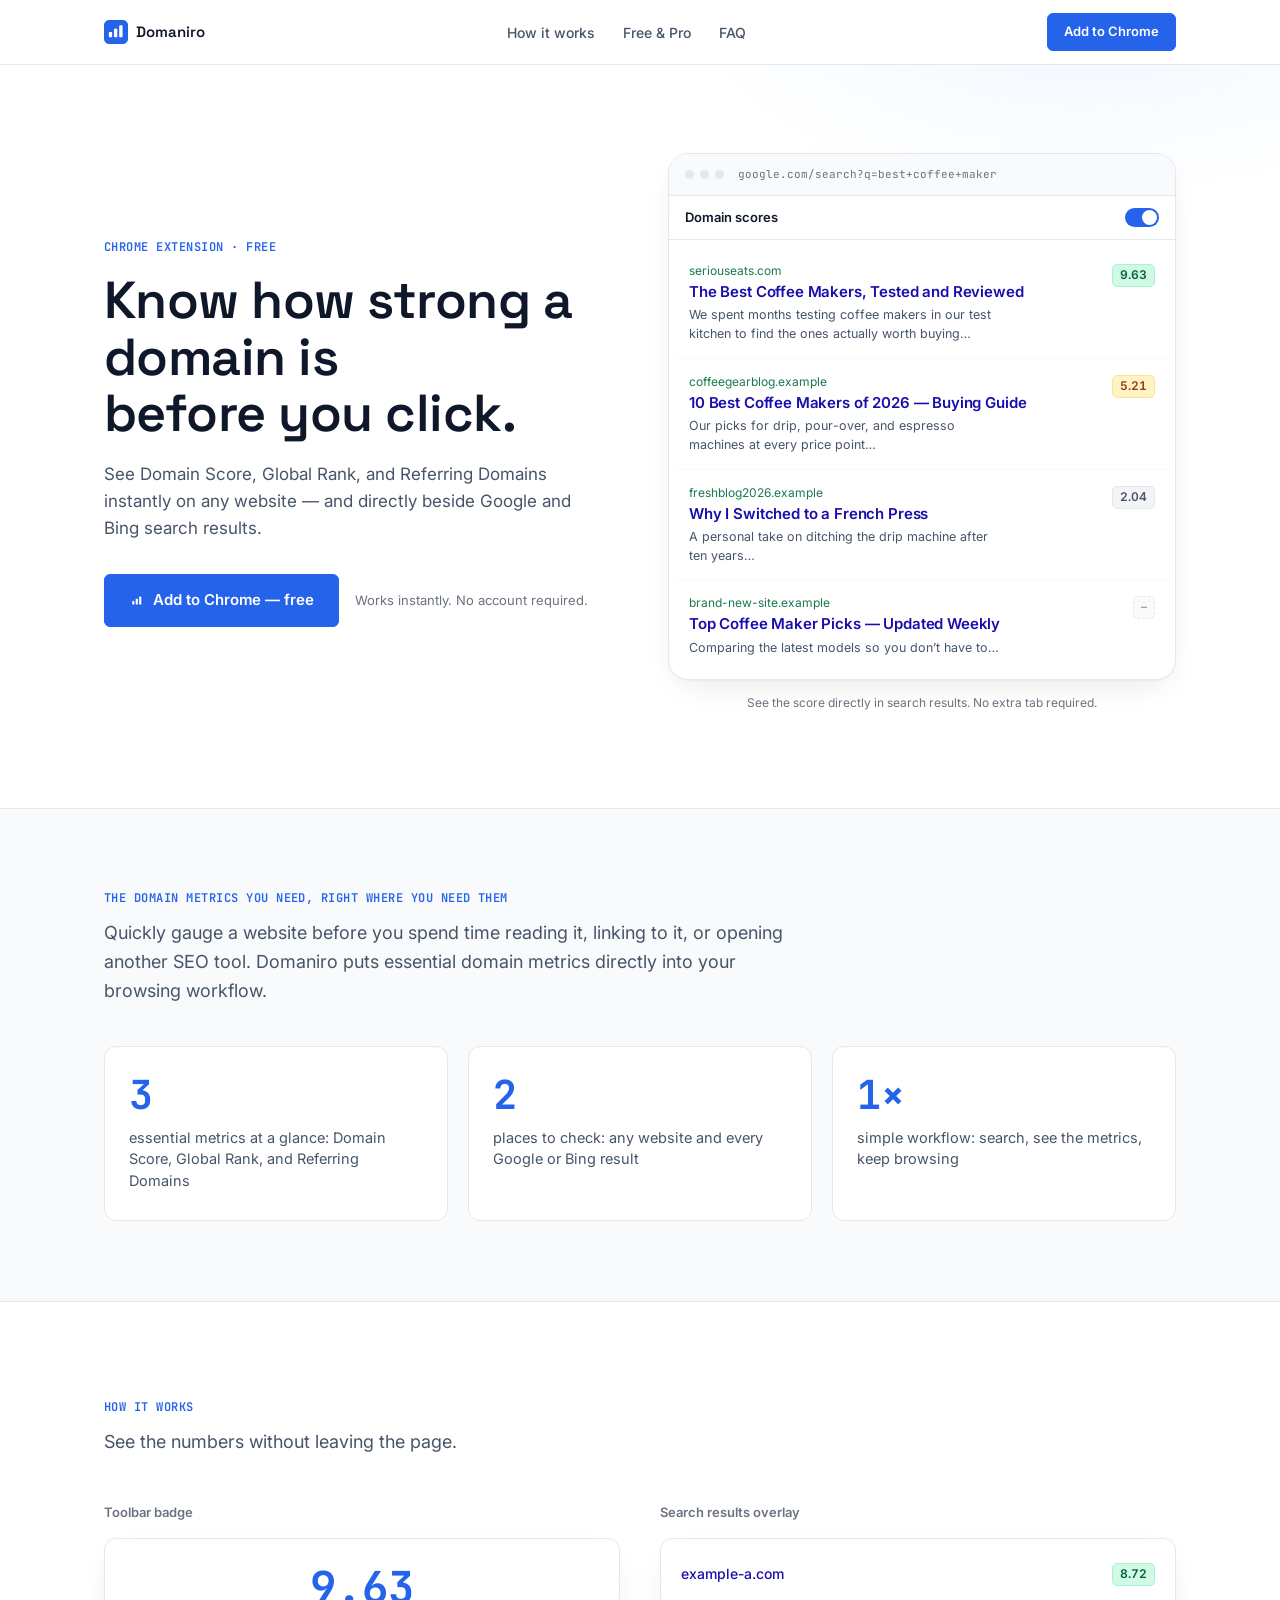
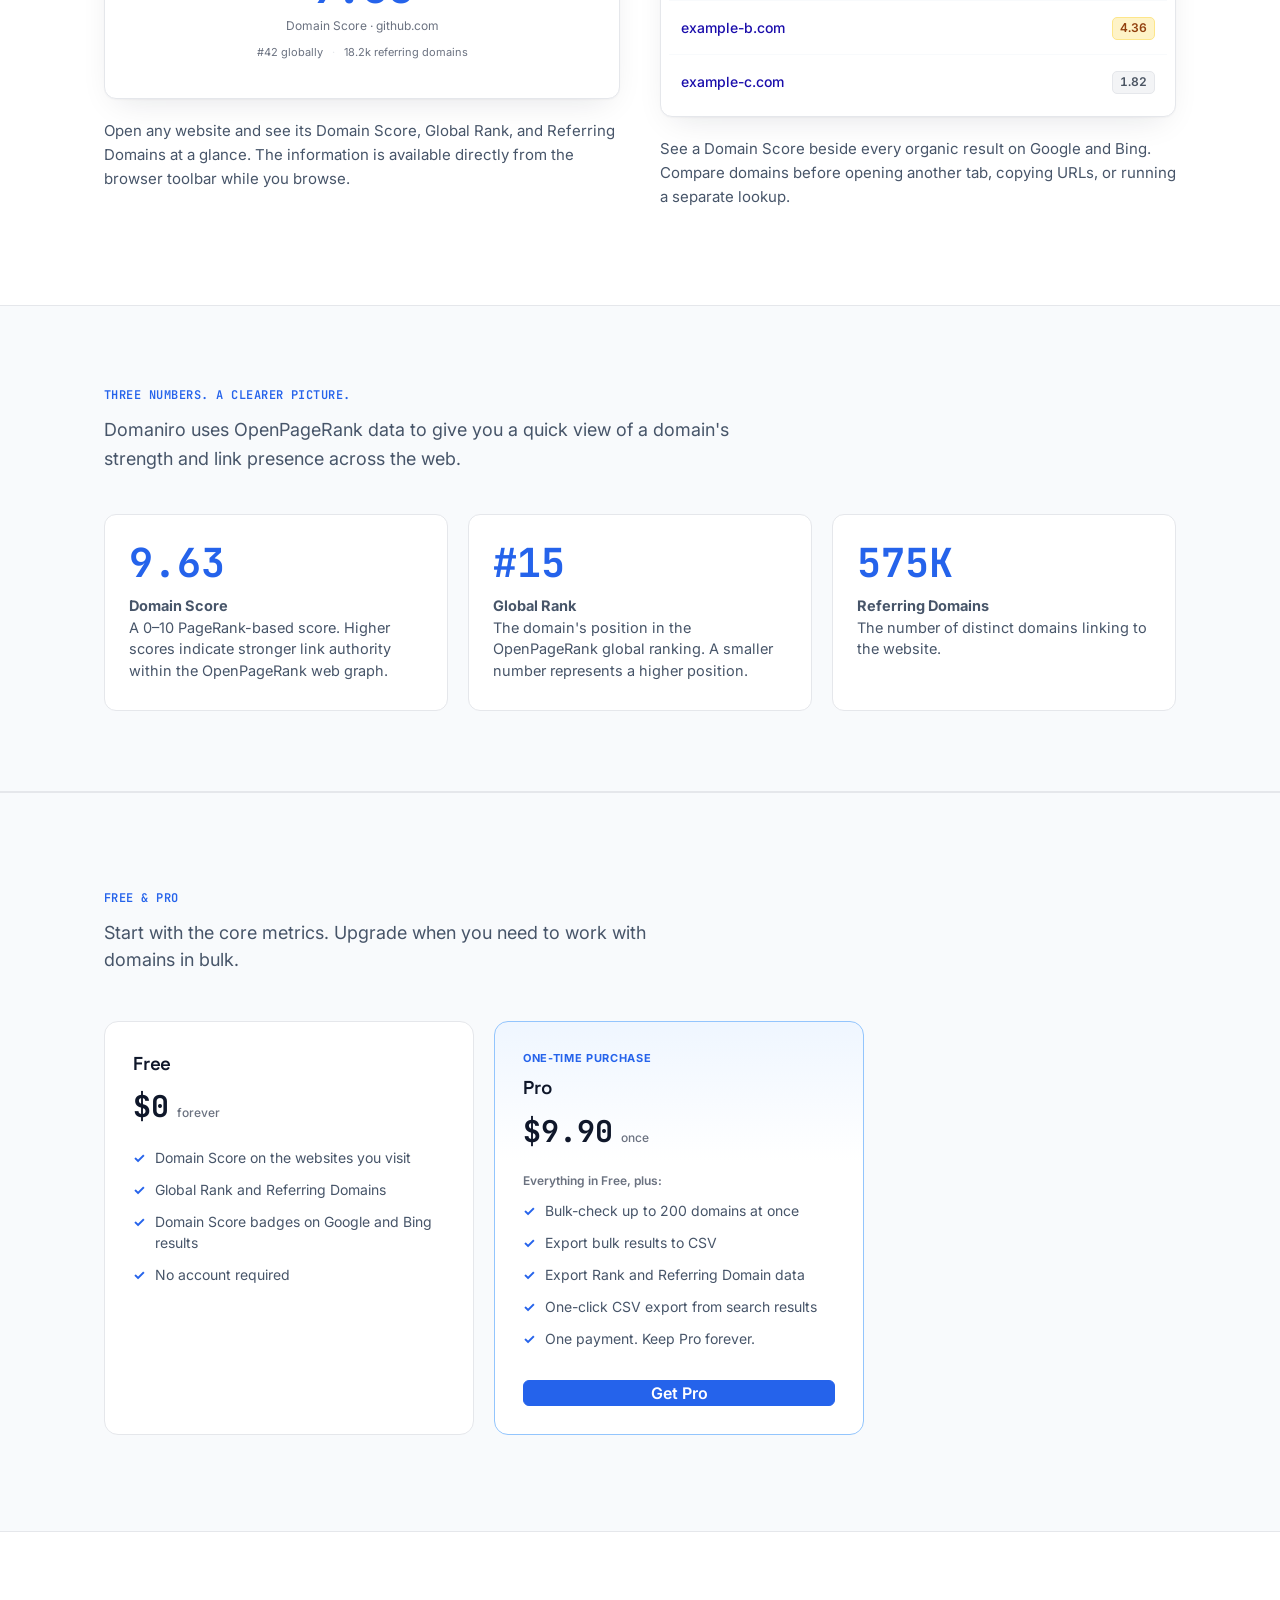
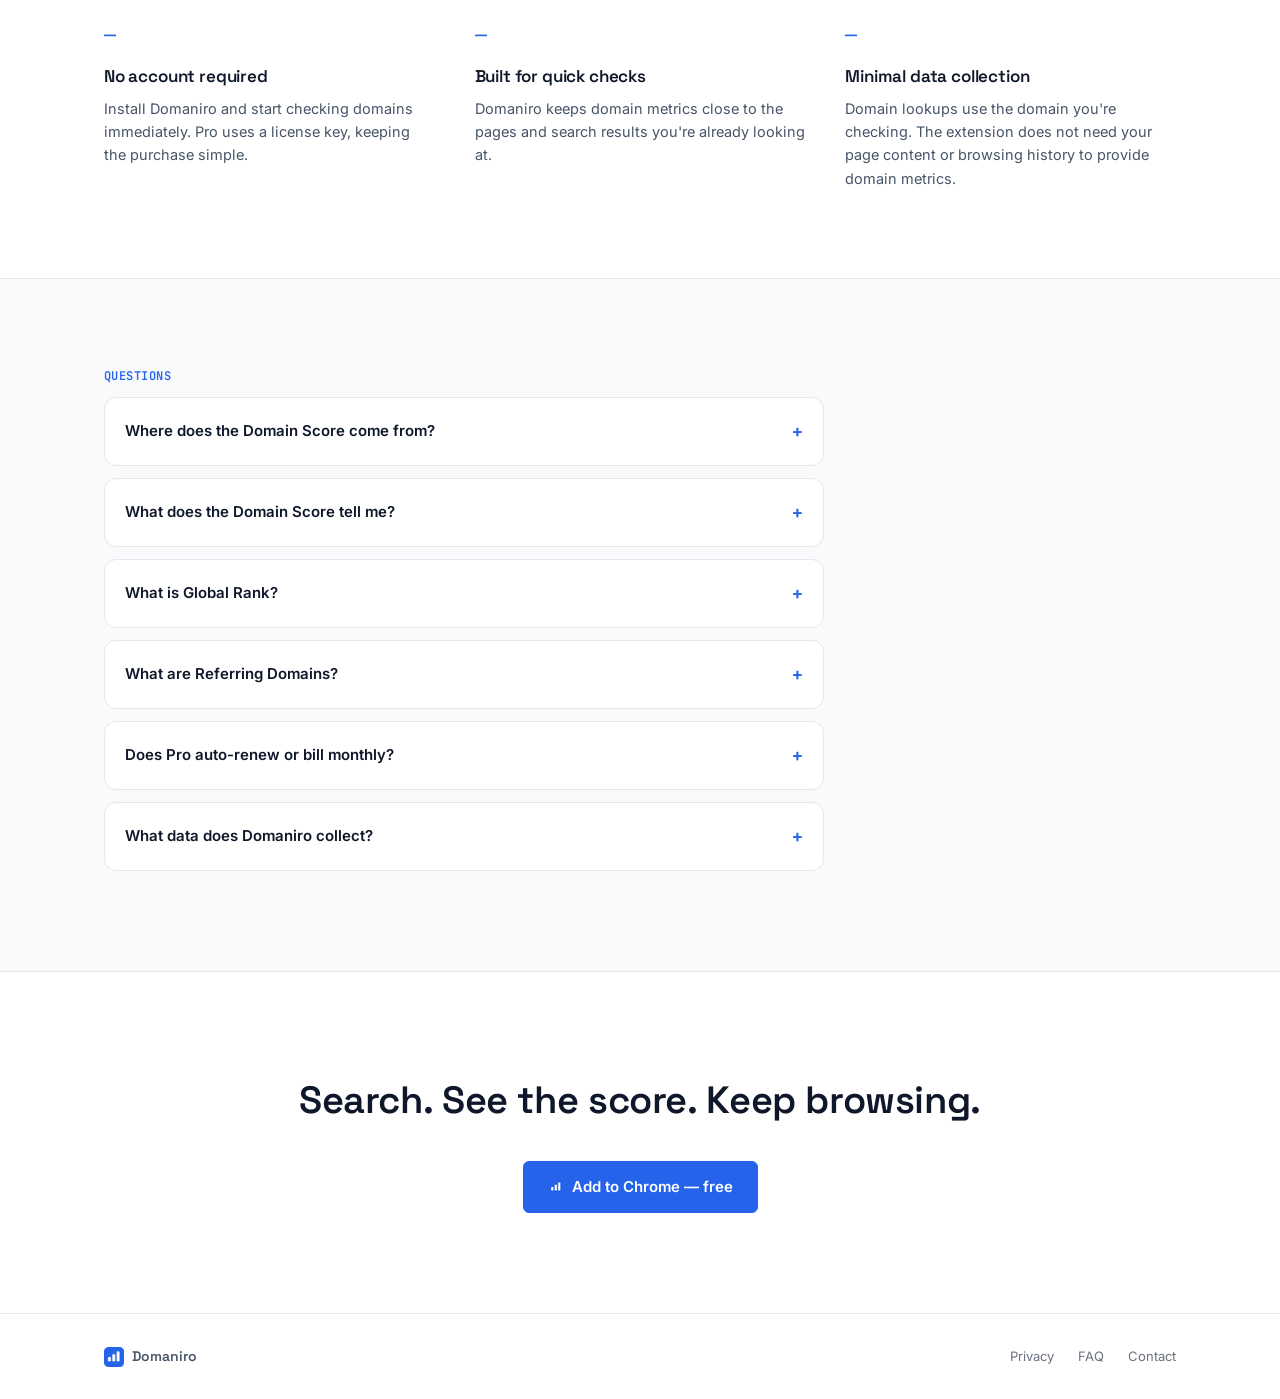
==== index.html @ 1431f736 "Init webpage" ====
<!DOCTYPE html>
<html lang="en">
<head>
<meta charset="UTF-8" />
<meta name="viewport" content="width=device-width, initial-scale=1.0" />

<title>Domaniro — See domain strength before you click</title>

<meta
  name="description"
  content="See Domain Score, Global Rank, and Referring Domains instantly on any website and directly in Google and Bing search results."
/>

<link rel="icon" type="image/png" href="assets/icon128.png" />

<link rel="preconnect" href="https://fonts.googleapis.com">
<link rel="preconnect" href="https://fonts.gstatic.com" crossorigin>

<link
  href="https://fonts.googleapis.com/css2?family=Space+Grotesk:wght@500;600;700&family=Inter:wght@400;500;600;700&family=JetBrains+Mono:wght@500;600;700&display=swap"
  rel="stylesheet"
/>

<link rel="stylesheet" href="style.css" />
</head>

<body>

<div class="noise-overlay" aria-hidden="true"></div>


<header class="site-header">
  <div class="wrap header-inner">

    <a href="#" class="brand">
      <img src="assets/icon48.png" alt="" width="24" height="24" />
      <span>Domaniro</span>
    </a>

    <nav class="site-nav">
      <a href="#how">How it works</a>
      <a href="#pricing">Free &amp; Pro</a>
      <a href="#faq">FAQ</a>
    </nav>

    <a href="#install" class="btn btn-primary btn-small">
      Add to Chrome
    </a>

  </div>
</header>


<main>


  <!-- ============ HERO ============ -->

  <section class="hero">

    <div class="wrap hero-inner">

      <div class="hero-copy">

        <p class="eyebrow">
          Chrome extension · free
        </p>

        <h1>
          Know how strong a domain is<br />
          before you click.
        </h1>

        <p class="hero-sub">
          See Domain Score, Global Rank, and Referring Domains instantly
          on any website — and directly beside Google and Bing search results.
        </p>

        <div class="hero-actions">

          <a href="#install" class="btn btn-primary btn-large">
            <img src="assets/icon16.png" alt="" width="16" height="16" />
            Add to Chrome — free
          </a>

          <span class="hero-note">
            Works instantly. No account required.
          </span>

        </div>

      </div>


      <div class="hero-demo">

        <div class="demo-card">

          <div class="demo-card-header">
            <span class="demo-dot"></span>
            <span class="demo-dot"></span>
            <span class="demo-dot"></span>

            <span class="demo-url">
              google.com/search?q=best+coffee+maker
            </span>
          </div>


          <div class="demo-toggle-row">

            <span class="demo-toggle-label">
              Domain scores
            </span>

            <label class="toggle-switch">
              <input type="checkbox" id="demo-toggle" checked />
              <span class="toggle-slider"></span>
            </label>

          </div>


          <div class="demo-results" id="demo-results">


            <div class="demo-result">

              <div class="demo-result-text">

                <cite>seriouseats.com</cite>

                <h3>
                  The Best Coffee Makers, Tested and Reviewed
                </h3>

                <p>
                  We spent months testing coffee makers in our test kitchen
                  to find the ones actually worth buying&hellip;
                </p>

              </div>

              <span
                class="da-badge"
                data-band="high"
                data-score="9.63"
              >9.63</span>

            </div>


            <div class="demo-result">

              <div class="demo-result-text">

                <cite>coffeegearblog.example</cite>

                <h3>
                  10 Best Coffee Makers of 2026 &mdash; Buying Guide
                </h3>

                <p>
                  Our picks for drip, pour-over, and espresso machines
                  at every price point&hellip;
                </p>

              </div>

              <span
                class="da-badge"
                data-band="mid"
                data-score="5.21"
              >5.21</span>

            </div>


            <div class="demo-result">

              <div class="demo-result-text">

                <cite>freshblog2026.example</cite>

                <h3>
                  Why I Switched to a French Press
                </h3>

                <p>
                  A personal take on ditching the drip machine after
                  ten years&hellip;
                </p>

              </div>

              <span
                class="da-badge"
                data-band="low"
                data-score="2.04"
              >2.04</span>

            </div>


            <div class="demo-result">

              <div class="demo-result-text">

                <cite>brand-new-site.example</cite>

                <h3>
                  Top Coffee Maker Picks &mdash; Updated Weekly
                </h3>

                <p>
                  Comparing the latest models so you don&rsquo;t have to&hellip;
                </p>

              </div>

              <span
                class="da-badge"
                data-band="unknown"
                data-score="–"
              >–</span>

            </div>


          </div>
        </div>


        <p class="demo-caption">
          See the score directly in search results. No extra tab required.
        </p>

      </div>

    </div>

  </section>



  <!-- ============ VALUE ============ -->

  <section class="problem">

    <div class="wrap">

      <h2 class="section-kicker">
        The domain metrics you need, right where you need them
      </h2>

      <p class="problem-lede">
        Quickly gauge a website before you spend time reading it,
        linking to it, or opening another SEO tool. Domaniro puts
        essential domain metrics directly into your browsing workflow.
      </p>


      <div class="problem-grid">


        <div class="problem-card">

          <span class="problem-stat">
            3
          </span>

          <p>
            essential metrics at a glance: Domain Score, Global Rank,
            and Referring Domains
          </p>

        </div>


        <div class="problem-card">

          <span class="problem-stat">
            2
          </span>

          <p>
            places to check: any website and every Google or Bing result
          </p>

        </div>


        <div class="problem-card">

          <span class="problem-stat">
            1×
          </span>

          <p>
            simple workflow: search, see the metrics, keep browsing
          </p>

        </div>


      </div>

    </div>

  </section>



  <!-- ============ HOW IT WORKS ============ -->

  <section class="how" id="how">

    <div class="wrap">

      <h2 class="section-kicker">
        How it works
      </h2>

      <p class="section-lead">
        See the numbers without leaving the page.
      </p>


      <div class="how-grid">


        <!-- Toolbar -->

        <div class="how-panel">

          <p class="how-panel-label">
            Toolbar badge
          </p>


          <div class="mock-popup">


            <div class="mock-popup-score">

              <span class="mock-score-num">
                9.63
              </span>

              <span class="mock-score-label">
                Domain Score · github.com
              </span>

            </div>


            <div class="mock-popup-stats">

              <span>
                #42 globally
              </span>

              <span class="dot">
                ·
              </span>

              <span>
                18.2k referring domains
              </span>

            </div>


          </div>


          <p class="how-panel-copy">
            Open any website and see its Domain Score, Global Rank,
            and Referring Domains at a glance. The information is
            available directly from the browser toolbar while you browse.
          </p>

        </div>



        <!-- SERP -->

        <div class="how-panel">

          <p class="how-panel-label">
            Search results overlay
          </p>


          <div class="mock-serp-mini">

            <div class="mock-serp-row">
              <span>example-a.com</span>

              <span
                class="da-badge"
                data-band="high"
                data-score="8.72"
              >8.72</span>
            </div>


            <div class="mock-serp-row">
              <span>example-b.com</span>

              <span
                class="da-badge"
                data-band="mid"
                data-score="4.36"
              >4.36</span>
            </div>


            <div class="mock-serp-row">
              <span>example-c.com</span>

              <span
                class="da-badge"
                data-band="low"
                data-score="1.82"
              >1.82</span>
            </div>

          </div>


          <p class="how-panel-copy">
            See a Domain Score beside every organic result on Google
            and Bing. Compare domains before opening another tab,
            copying URLs, or running a separate lookup.
          </p>

        </div>


      </div>

    </div>

  </section>



  <!-- ============ METRICS ============ -->

  <section class="problem">

    <div class="wrap">

      <h2 class="section-kicker">
        Three numbers. A clearer picture.
      </h2>

      <p class="problem-lede">
        Domaniro uses OpenPageRank data to give you a quick view
        of a domain's strength and link presence across the web.
      </p>


      <div class="problem-grid">


        <div class="problem-card">

          <span class="problem-stat">
            9.63
          </span>

          <p>
            <strong>Domain Score</strong><br />
            A 0–10 PageRank-based score. Higher scores indicate
            stronger link authority within the OpenPageRank web graph.
          </p>

        </div>


        <div class="problem-card">

          <span class="problem-stat">
            #15
          </span>

          <p>
            <strong>Global Rank</strong><br />
            The domain's position in the OpenPageRank global ranking.
            A smaller number represents a higher position.
          </p>

        </div>


        <div class="problem-card">

          <span class="problem-stat">
            575K
          </span>

          <p>
            <strong>Referring Domains</strong><br />
            The number of distinct domains linking to the website.
          </p>

        </div>


      </div>

    </div>

  </section>



  <!-- ============ PRICING ============ -->

  <section class="pricing" id="pricing">

    <div class="wrap">

      <h2 class="section-kicker">
        Free &amp; Pro
      </h2>

      <p class="section-lead">
        Start with the core metrics. Upgrade when you need to work
        with domains in bulk.
      </p>


      <div class="plans">


        <!-- Free -->

        <section class="plan-card">

          <div class="plan-header">

            <h3>
              Free
            </h3>

            <div class="plan-price">
              $0
              <span class="plan-price-note">
                forever
              </span>
            </div>

          </div>


          <ul class="feature-list">

            <li>
              Domain Score on the websites you visit
            </li>

            <li>
              Global Rank and Referring Domains
            </li>

            <li>
              Domain Score badges on Google and Bing results
            </li>

            <li>
              No account required
            </li>

          </ul>

        </section>



        <!-- Pro -->

        <section class="plan-card plan-card-pro">

          <div class="plan-eyebrow">
            One-time purchase
          </div>


          <div class="plan-header">

            <h3>
              Pro
            </h3>

            <div class="plan-price">
              $9.90
              <span class="plan-price-note">
                once
              </span>
            </div>

          </div>


          <p class="plan-everything-in">
            Everything in Free, plus:
          </p>


          <ul class="feature-list feature-list-pro">

            <li>
              Bulk-check up to 200 domains at once
            </li>

            <li>
              Export bulk results to CSV
            </li>

            <li>
              Export Rank and Referring Domain data
            </li>

            <li>
              One-click CSV export from search results
            </li>

            <li>
              One payment. Keep Pro forever.
            </li>

          </ul>


          <a href="#install" class="btn btn-primary btn-block">
            Get Pro
          </a>

        </section>


      </div>

    </div>

  </section>



  <!-- ============ TRUST ============ -->

  <section class="trust">

    <div class="wrap trust-inner">


      <div class="trust-item">

        <span class="trust-mark">
          —
        </span>

        <h3>
          No account required
        </h3>

        <p>
          Install Domaniro and start checking domains immediately.
          Pro uses a license key, keeping the purchase simple.
        </p>

      </div>


      <div class="trust-item">

        <span class="trust-mark">
          —
        </span>

        <h3>
          Built for quick checks
        </h3>

        <p>
          Domaniro keeps domain metrics close to the pages and
          search results you're already looking at.
        </p>

      </div>


      <div class="trust-item">

        <span class="trust-mark">
          —
        </span>

        <h3>
          Minimal data collection
        </h3>

        <p>
          Domain lookups use the domain you're checking.
          The extension does not need your page content or
          browsing history to provide domain metrics.
        </p>

      </div>


    </div>

  </section>



  <!-- ============ FAQ ============ -->

  <section class="faq" id="faq">

    <div class="wrap">

      <h2 class="section-kicker">
        Questions
      </h2>


      <div class="faq-list">


        <details class="faq-item">

          <summary>
            Where does the Domain Score come from?
          </summary>

          <p>
            Domaniro's Domain Score is based on OpenPageRank,
            an open web-graph-based PageRank system. Domaniro
            also displays OpenPageRank's Global Rank and
            Referring Domains data.
          </p>

        </details>


        <details class="faq-item">

          <summary>
            What does the Domain Score tell me?
          </summary>

          <p>
            Domain Score provides a quick way to gauge a domain's
            strength within the OpenPageRank web graph. Higher
            scores indicate stronger overall link authority within
            that dataset.
          </p>

        </details>


        <details class="faq-item">

          <summary>
            What is Global Rank?
          </summary>

          <p>
            Global Rank shows the domain's position in the
            OpenPageRank global ranking. A smaller rank number
            represents a higher position.
          </p>

        </details>


        <details class="faq-item">

          <summary>
            What are Referring Domains?
          </summary>

          <p>
            Referring Domains is the number of distinct domains
            that link to a website. Multiple links from the same
            domain count as one referring domain.
          </p>

        </details>


        <details class="faq-item">

          <summary>
            Does Pro auto-renew or bill monthly?
          </summary>

          <p>
            Pro is a single one-time purchase. There is no recurring
            subscription or monthly billing.
          </p>

        </details>


        <details class="faq-item">

          <summary>
            What data does Domaniro collect?
          </summary>

          <p>
            Domaniro uses the domain of the page being checked
            for a metric lookup. The extension does not need full
            page content or browsing history to provide domain metrics.
            See the full
            <a href="privacy-policy.html">
              privacy policy
            </a>.
          </p>

        </details>


      </div>

    </div>

  </section>



  <!-- ============ FINAL CTA ============ -->

  <section class="final-cta" id="install">

    <div class="wrap final-cta-inner">

      <h2>
        Search. See the score. Keep browsing.
      </h2>

      <a href="#" class="btn btn-primary btn-large">

        <img
          src="assets/icon16.png"
          alt=""
          width="16"
          height="16"
        />

        Add to Chrome — free

      </a>

    </div>

  </section>


</main>



<footer class="site-footer">

  <div class="wrap footer-inner">


    <div class="footer-brand">

      <img
        src="assets/icon48.png"
        alt=""
        width="20"
        height="20"
      />

      <span>
        Domaniro
      </span>

    </div>


    <div class="footer-links">

      <a href="privacy-policy.html">
        Privacy
      </a>

      <a href="#faq">
        FAQ
      </a>

      <a href="mailto:fonvasdev@gmail.com">
        Contact
      </a>

    </div>


  </div>

</footer>


<script src="script.js"></script>

</body>
</html>
---- style.css ----
/* ======================================================
   Tokens
   ====================================================== */
:root {
  /* Core palette — brand blue is an EXACT match to the real extension
     (popup.css .score { color: #2563eb }) for visual continuity between
     this site and the product itself. */
  --ink: #0F172A;
  --ink-soft: #475569;
  --muted: #6B7280;
  --paper: #FFFFFF;
  --surface: #F8FAFC;
  --line: #E5E7EB;
  --brand: #2563EB;
  --brand-dark: #1D4ED8;
  --brand-tint: #EFF6FF;

  /* Score-band colors — copied verbatim from
     content-scripts/serp-overlay.js's badge CSS, not reinvented. */
  --band-unknown-bg: #F9FAFB;
  --band-unknown-fg: #9CA3AF;
  --band-unknown-border: #E5E7EB;
  --band-low-bg: #F3F4F6;
  --band-low-fg: #4B5563;
  --band-low-border: #E5E7EB;
  --band-mid-bg: #FEF3C7;
  --band-mid-fg: #92400E;
  --band-mid-border: #FDE68A;
  --band-high-bg: #D1FAE5;
  --band-high-fg: #065F46;
  --band-high-border: #A7F3D0;

  --font-display: "Space Grotesk", -apple-system, BlinkMacSystemFont, sans-serif;
  --font-body: "Inter", -apple-system, BlinkMacSystemFont, "Segoe UI", sans-serif;
  --font-mono: "JetBrains Mono", ui-monospace, "SF Mono", Consolas, monospace;

  --radius-sm: 6px;
  --radius-md: 12px;
  --radius-lg: 20px;

  --shadow-card: 0 1px 2px rgba(15, 23, 42, 0.04), 0 12px 32px -12px rgba(15, 23, 42, 0.12);
}

* { box-sizing: border-box; }

html {
  scroll-behavior: smooth;
}

@media (prefers-reduced-motion: reduce) {
  html { scroll-behavior: auto; }
  *, *::before, *::after {
    animation-duration: 0.01ms !important;
    animation-iteration-count: 1 !important;
    transition-duration: 0.01ms !important;
    scroll-behavior: auto !important;
  }
}

body {
  margin: 0;
  font-family: var(--font-body);
  color: var(--ink);
  background: var(--paper);
  line-height: 1.5;
  -webkit-font-smoothing: antialiased;
}

.wrap {
  max-width: 1120px;
  margin: 0 auto;
  padding: 0 24px;
}

h1, h2, h3 {
  font-family: var(--font-display);
  font-weight: 600;
  letter-spacing: -0.01em;
  margin: 0;
}

a { color: inherit; }

:focus-visible {
  outline: 2px solid var(--brand);
  outline-offset: 3px;
  border-radius: 4px;
}

img { display: block; max-width: 100%; }

/* ======================================================
   Buttons
   ====================================================== */
.btn {
  display: inline-flex;
  align-items: center;
  gap: 8px;
  font-family: var(--font-body);
  font-weight: 600;
  text-decoration: none;
  border-radius: var(--radius-sm);
  border: 1px solid transparent;
  cursor: pointer;
  white-space: nowrap;
  transition: background-color 150ms ease, border-color 150ms ease, transform 150ms ease;
}

.btn-primary {
  background: var(--brand);
  color: #ffffff;
  border-color: var(--brand);
}

.btn-primary:hover {
  background: var(--brand-dark);
  border-color: var(--brand-dark);
}

.btn-small {
  padding: 8px 16px;
  font-size: 13px;
}

.btn-large {
  padding: 14px 24px;
  font-size: 15px;
}

.btn-large:hover {
  transform: translateY(-1px);
}

.btn-block {
  display: flex;
  width: 100%;
  justify-content: center;
  margin-top: 20px;
}

/* ======================================================
   Header
   ====================================================== */
.site-header {
  position: sticky;
  top: 0;
  z-index: 20;
  background: rgba(255, 255, 255, 0.85);
  backdrop-filter: blur(10px);
  border-bottom: 1px solid var(--line);
}

.header-inner {
  display: flex;
  align-items: center;
  justify-content: space-between;
  height: 64px;
}

.brand {
  display: flex;
  align-items: center;
  gap: 8px;
  font-family: var(--font-display);
  font-weight: 600;
  font-size: 15px;
  text-decoration: none;
}

.site-nav {
  display: flex;
  gap: 28px;
}

.site-nav a {
  font-size: 14px;
  font-weight: 500;
  color: var(--ink-soft);
  text-decoration: none;
}

.site-nav a:hover { color: var(--ink); }

@media (max-width: 760px) {
  .site-nav { display: none; }
}

/* ======================================================
   Hero
   ====================================================== */
.hero {
  padding: 88px 0 96px;
  background:
    radial-gradient(600px 300px at 85% -10%, var(--brand-tint), transparent 70%),
    var(--paper);
}

.hero-inner {
  display: grid;
  grid-template-columns: 1fr 1fr;
  gap: 56px;
  align-items: center;
}

@media (max-width: 900px) {
  .hero-inner {
    grid-template-columns: 1fr;
  }
}

.eyebrow {
  font-family: var(--font-mono);
  font-size: 12px;
  font-weight: 600;
  letter-spacing: 0.04em;
  color: var(--brand);
  text-transform: uppercase;
  margin: 0 0 16px;
}

.hero-copy h1 {
  font-size: clamp(34px, 4.4vw, 52px);
  line-height: 1.08;
  color: var(--ink);
}

.hero-sub {
  margin: 20px 0 0;
  font-size: 17px;
  line-height: 1.6;
  color: var(--ink-soft);
  max-width: 46ch;
}

.hero-actions {
  margin-top: 32px;
  display: flex;
  align-items: center;
  gap: 16px;
  flex-wrap: wrap;
}

.hero-note {
  font-size: 13px;
  color: var(--muted);
}

/* --- Hero interactive demo card --- */
.hero-demo {
  animation: hero-rise 640ms cubic-bezier(0.16, 1, 0.3, 1) both;
}

@keyframes hero-rise {
  from { opacity: 0; transform: translateY(14px); }
  to { opacity: 1; transform: translateY(0); }
}

.demo-card {
  background: var(--paper);
  border: 1px solid var(--line);
  border-radius: var(--radius-lg);
  box-shadow: var(--shadow-card);
  overflow: hidden;
}

.demo-card-header {
  display: flex;
  align-items: center;
  gap: 6px;
  padding: 12px 16px;
  background: var(--surface);
  border-bottom: 1px solid var(--line);
}

.demo-dot {
  width: 9px;
  height: 9px;
  border-radius: 50%;
  background: var(--line);
}

.demo-url {
  margin-left: 8px;
  font-family: var(--font-mono);
  font-size: 11px;
  color: var(--muted);
  overflow: hidden;
  text-overflow: ellipsis;
  white-space: nowrap;
}

.demo-toggle-row {
  display: flex;
  align-items: center;
  justify-content: space-between;
  padding: 12px 16px;
  border-bottom: 1px solid var(--line);
}

.demo-toggle-label {
  font-size: 13px;
  font-weight: 600;
  color: var(--ink);
}

.demo-results {
  padding: 8px 4px;
}

.demo-result {
  display: flex;
  align-items: flex-start;
  justify-content: space-between;
  gap: 12px;
  padding: 14px 16px;
  border-bottom: 1px solid var(--surface);
}

.demo-result:last-child { border-bottom: none; }

.demo-result-text cite {
  display: block;
  font-style: normal;
  font-size: 12px;
  color: #1a7a4c;
  margin-bottom: 2px;
}

.demo-result-text h3 {
  font-family: var(--font-body);
  font-size: 15px;
  font-weight: 600;
  color: #1a0dab;
  margin: 0 0 4px;
  line-height: 1.35;
}

.demo-result-text p {
  margin: 0;
  font-size: 12.5px;
  color: var(--ink-soft);
  line-height: 1.5;
  max-width: 40ch;
}

.demo-caption {
  margin: 14px 4px 0;
  font-size: 12px;
  color: var(--muted);
  text-align: center;
}

/* --- The actual badge component, byte-for-byte from
   content-scripts/serp-overlay.js's injected styles. This is not a
   separate "marketing" version — it's the real thing. --- */
.da-badge {
  display: inline-flex;
  align-items: center;
  justify-content: center;
  flex-shrink: 0;
  margin-top: 2px;
  padding: 1px 7px 2px;
  min-width: 19px;
  box-sizing: border-box;
  border-radius: 5px;
  border: 1px solid transparent;
  font: 600 12px/1.5 var(--font-body);
  font-variant-numeric: tabular-nums;
  letter-spacing: 0.01em;
  white-space: nowrap;
  user-select: none;
  transition: border-color 200ms ease, background-color 200ms ease, opacity 200ms ease, transform 200ms ease;
}

.da-badge[data-band="unknown"] {
  background: var(--band-unknown-bg);
  color: var(--band-unknown-fg);
  border-style: dashed;
  border-color: var(--band-unknown-border);
}

.da-badge[data-band="low"] {
  background: var(--band-low-bg);
  color: var(--band-low-fg);
  border-color: var(--band-low-border);
}

.da-badge[data-band="mid"] {
  background: var(--band-mid-bg);
  color: var(--band-mid-fg);
  border-color: var(--band-mid-border);
}

.da-badge[data-band="high"] {
  background: var(--band-high-bg);
  color: var(--band-high-fg);
  border-color: var(--band-high-border);
}

/* Toggled-off state, driven by JS adding .is-hidden to the results wrapper */
.demo-results.is-off .da-badge {
  opacity: 0;
  transform: scale(0.6);
  pointer-events: none;
}

/* --- Toggle switch, same component/markup pattern as popup.css --- */
.toggle-switch {
  position: relative;
  display: inline-block;
  width: 34px;
  height: 19px;
  flex-shrink: 0;
}

.toggle-switch input {
  opacity: 0;
  width: 0;
  height: 0;
}

.toggle-slider {
  position: absolute;
  cursor: pointer;
  inset: 0;
  background-color: #d1d5db;
  border-radius: 999px;
  transition: background-color 150ms ease;
}

.toggle-slider::before {
  content: "";
  position: absolute;
  height: 15px;
  width: 15px;
  left: 2px;
  bottom: 2px;
  background-color: #ffffff;
  border-radius: 50%;
  transition: transform 150ms ease;
}

.toggle-switch input:checked + .toggle-slider {
  background-color: var(--brand);
}

.toggle-switch input:checked + .toggle-slider::before {
  transform: translateX(15px);
}

.toggle-switch input:focus-visible + .toggle-slider {
  outline: 2px solid var(--brand);
  outline-offset: 2px;
}

/* ======================================================
   Problem
   ====================================================== */
.problem {
  padding: 80px 0;
  background: var(--surface);
  border-top: 1px solid var(--line);
  border-bottom: 1px solid var(--line);
}

.section-kicker {
  font-family: var(--font-mono);
  font-size: 12px;
  font-weight: 600;
  letter-spacing: 0.04em;
  text-transform: uppercase;
  color: var(--brand);
  margin: 0 0 12px;
}

.problem-lede {
  font-size: 18px;
  line-height: 1.6;
  color: var(--ink-soft);
  max-width: 62ch;
  margin: 0 0 40px;
}

.problem-grid {
  display: grid;
  grid-template-columns: repeat(3, 1fr);
  gap: 20px;
}

@media (max-width: 760px) {
  .problem-grid { grid-template-columns: 1fr; }
}

.problem-card {
  background: var(--paper);
  border: 1px solid var(--line);
  border-radius: var(--radius-md);
  padding: 28px 24px;
}

.problem-stat {
  display: block;
  font-family: var(--font-mono);
  font-size: 40px;
  font-weight: 700;
  color: var(--brand);
  font-variant-numeric: tabular-nums;
  line-height: 1;
  margin-bottom: 12px;
}

.problem-card p {
  margin: 0;
  font-size: 14.5px;
  color: var(--ink-soft);
  line-height: 1.5;
}

/* ======================================================
   How it works
   ====================================================== */
.how { padding: 96px 0; }

.section-lead {
  font-size: 18px;
  color: var(--ink-soft);
  margin: 0 0 48px;
  max-width: 50ch;
}

.how-grid {
  display: grid;
  grid-template-columns: 1fr 1fr;
  gap: 40px;
}

@media (max-width: 760px) {
  .how-grid { grid-template-columns: 1fr; }
}

.how-panel-label {
  font-size: 13px;
  font-weight: 600;
  color: var(--muted);
  margin: 0 0 16px;
}

.how-panel-copy {
  margin: 20px 0 0;
  font-size: 15px;
  color: var(--ink-soft);
  line-height: 1.6;
}

/* --- mock popup reconstruction --- */
.mock-popup {
  background: var(--paper);
  border: 1px solid var(--line);
  border-radius: var(--radius-md);
  padding: 24px;
  box-shadow: var(--shadow-card);
  text-align: center;
}

.mock-popup-score {
  margin-bottom: 8px;
}

.mock-score-num {
  display: block;
  font-family: var(--font-mono);
  font-size: 44px;
  font-weight: 700;
  color: var(--brand);
  font-variant-numeric: tabular-nums;
  line-height: 1.1;
}

.mock-score-label {
  font-size: 12px;
  color: var(--muted);
}

.mock-popup-stats {
  font-size: 11px;
  color: var(--muted);
  margin-bottom: 14px;
}

.mock-popup-stats .dot { margin: 0 6px; color: var(--line); }

.mock-sparkline {
  width: 100%;
  height: 32px;
}

/* --- mock mini SERP reconstruction --- */
.mock-serp-mini {
  background: var(--paper);
  border: 1px solid var(--line);
  border-radius: var(--radius-md);
  padding: 8px;
  box-shadow: var(--shadow-card);
}

.mock-serp-row {
  display: flex;
  align-items: center;
  justify-content: space-between;
  padding: 14px 12px;
  border-bottom: 1px solid var(--surface);
  font-size: 14px;
  font-weight: 500;
  color: #1a0dab;
}

.mock-serp-row:last-child { border-bottom: none; }

/* ======================================================
   Pricing (mirrors options.html's plan-card system)
   ====================================================== */
.pricing {
  padding: 96px 0;
  background: var(--surface);
  border-top: 1px solid var(--line);
  border-bottom: 1px solid var(--line);
}

.plans {
  display: grid;
  grid-template-columns: 1fr 1fr;
  gap: 20px;
  max-width: 760px;
}

@media (max-width: 700px) {
  .plans { grid-template-columns: 1fr; }
}

.plan-card {
  background: var(--paper);
  border: 1px solid var(--line);
  border-radius: 14px;
  padding: 28px;
  display: flex;
  flex-direction: column;
}

.plan-card-pro {
  border: 1.5px solid #93c5fd;
  background: linear-gradient(180deg, var(--brand-tint) 0%, var(--paper) 140px);
}

.plan-eyebrow {
  font-size: 11px;
  font-weight: 700;
  letter-spacing: 0.06em;
  text-transform: uppercase;
  color: var(--brand);
  margin-bottom: 8px;
}

.plan-header { margin-bottom: 18px; }

.plan-price {
  margin-top: 6px;
  font-family: var(--font-mono);
  font-size: 30px;
  font-weight: 700;
  color: var(--ink);
  display: flex;
  align-items: baseline;
  gap: 8px;
}

.plan-price-note {
  font-family: var(--font-body);
  font-size: 12px;
  font-weight: 500;
  color: var(--muted);
}

.plan-everything-in {
  font-size: 12px;
  font-weight: 600;
  color: var(--muted);
  margin: 0 0 10px;
}

.feature-list {
  list-style: none;
  margin: 0;
  padding: 0;
  flex: 1;
}

.feature-list li {
  position: relative;
  padding-left: 22px;
  margin-bottom: 11px;
  font-size: 14px;
  line-height: 1.5;
  color: var(--ink-soft);
}

.feature-list li::before {
  content: "✓";
  position: absolute;
  left: 0;
  top: 0;
  color: var(--brand);
  font-weight: 700;
}

/* ======================================================
   Trust
   ====================================================== */
.trust { padding: 88px 0; }

.trust-inner {
  display: grid;
  grid-template-columns: repeat(3, 1fr);
  gap: 40px;
}

@media (max-width: 760px) {
  .trust-inner { grid-template-columns: 1fr; }
}

.trust-mark {
  display: inline-block;
  font-family: var(--font-mono);
  font-size: 20px;
  color: var(--brand);
  margin-bottom: 14px;
}

.trust-item h3 {
  font-size: 17px;
  margin-bottom: 8px;
}

.trust-item p {
  margin: 0;
  font-size: 14.5px;
  color: var(--ink-soft);
  line-height: 1.6;
}

/* ======================================================
   FAQ
   ====================================================== */
.faq {
  padding: 88px 0;
  background: var(--surface);
  border-top: 1px solid var(--line);
  border-bottom: 1px solid var(--line);
}

.faq-list {
  max-width: 720px;
}

.faq-item {
  background: var(--paper);
  border: 1px solid var(--line);
  border-radius: var(--radius-md);
  padding: 4px 20px;
  margin-bottom: 12px;
}

.faq-item summary {
  cursor: pointer;
  padding: 16px 0;
  font-weight: 600;
  font-size: 15px;
  list-style: none;
  display: flex;
  align-items: center;
  justify-content: space-between;
}

.faq-item summary::-webkit-details-marker { display: none; }

.faq-item summary::after {
  content: "+";
  font-family: var(--font-mono);
  font-size: 18px;
  color: var(--brand);
  transition: transform 200ms ease;
  flex-shrink: 0;
  margin-left: 16px;
}

.faq-item[open] summary::after {
  transform: rotate(45deg);
}

.faq-item p {
  margin: 0 0 18px;
  font-size: 14.5px;
  color: var(--ink-soft);
  line-height: 1.6;
}

.faq-item a {
  color: var(--brand);
  text-decoration: underline;
}

/* ======================================================
   Final CTA
   ====================================================== */
.final-cta { padding: 100px 0; }

.final-cta-inner {
  text-align: center;
}

.final-cta h2 {
  font-size: clamp(26px, 3.4vw, 38px);
  margin-bottom: 32px;
}

/* ======================================================
   Scroll reveal (driven by script.js's IntersectionObserver)
   ====================================================== */
.reveal-pending {
  opacity: 0;
  transform: translateY(18px);
}

.reveal-pending.is-revealed {
  opacity: 1;
  transform: translateY(0);
  transition: opacity 620ms cubic-bezier(0.16, 1, 0.3, 1), transform 620ms cubic-bezier(0.16, 1, 0.3, 1);
}

/* ======================================================
   Footer
   ====================================================== */
.site-footer {
  border-top: 1px solid var(--line);
  padding: 32px 0;
}

.footer-inner {
  display: flex;
  align-items: center;
  justify-content: space-between;
  flex-wrap: wrap;
  gap: 16px;
}

.footer-brand {
  display: flex;
  align-items: center;
  gap: 8px;
  font-family: var(--font-display);
  font-weight: 600;
  font-size: 14px;
  color: var(--ink-soft);
}

.footer-links {
  display: flex;
  gap: 24px;
}

.footer-links a {
  font-size: 13px;
  color: var(--muted);
  text-decoration: none;
}

.footer-links a:hover { color: var(--ink); }
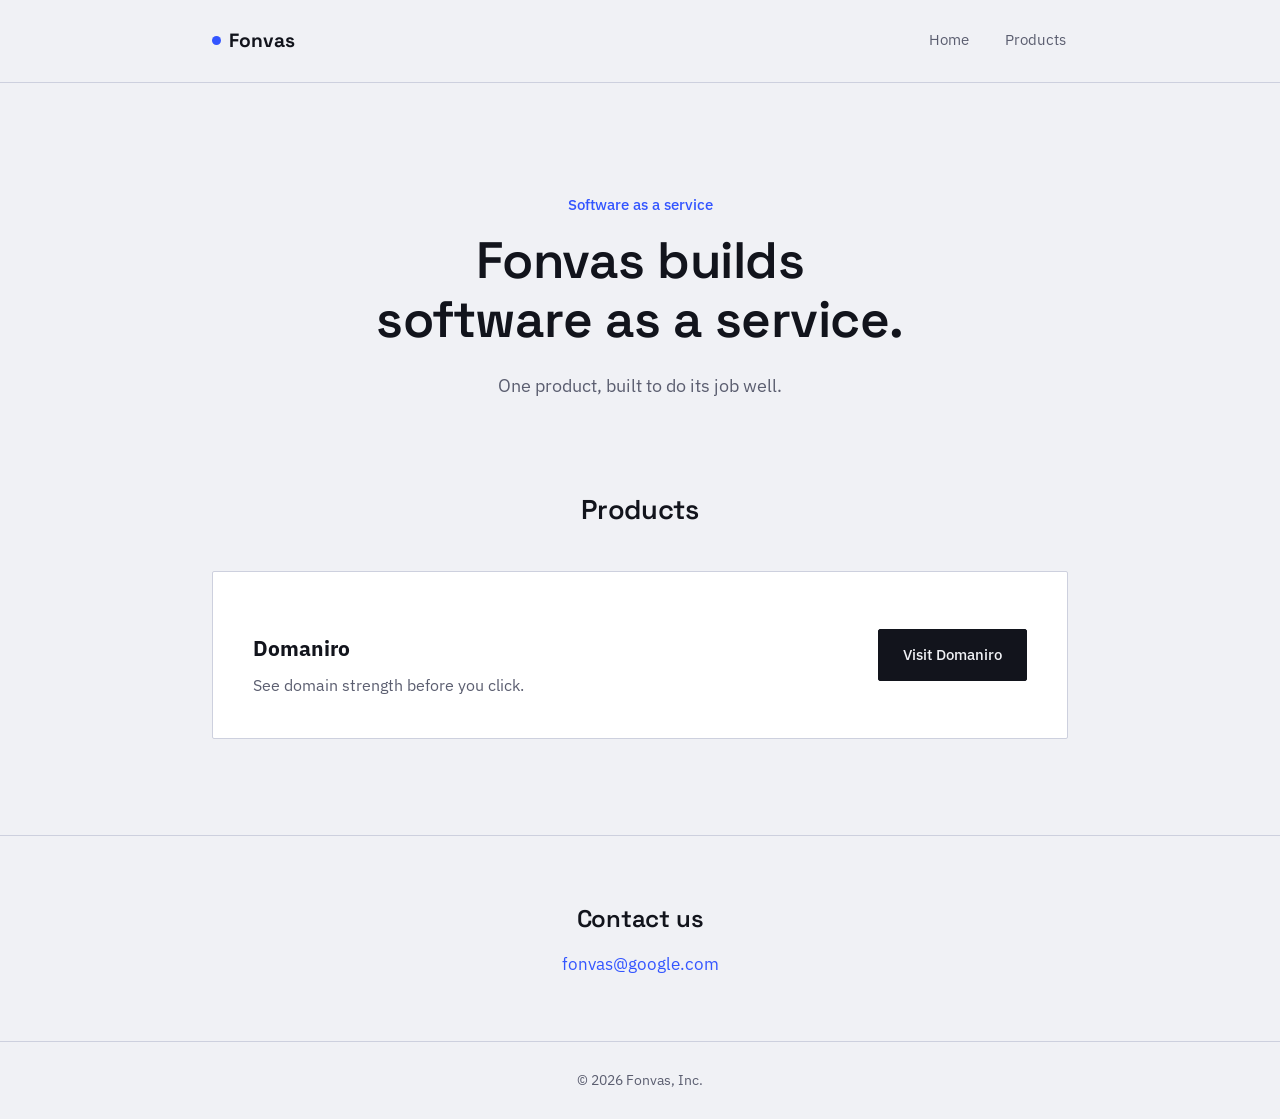
==== commit e5af7bd3: "Update seo guides" ====
--- a/index.html
+++ b/index.html
@@ -1,917 +1,125 @@
 <!DOCTYPE html>
 <html lang="en">
 <head>
-<meta charset="UTF-8" />
-<meta name="viewport" content="width=device-width, initial-scale=1.0" />
+<meta charset="UTF-8">
+<meta name="viewport" content="width=device-width, initial-scale=1.0">
+<title>Fonvas — Software as a service</title>
+<link rel="preconnect" href="https://fonts.googleapis.com">
+<link href="https://fonts.googleapis.com/css2?family=Space+Grotesk:wght@400;500;600;700&family=IBM+Plex+Sans:wght@400;500;600&display=swap" rel="stylesheet">
+<style>
+  :root{
+    --ink:#12141C;
+    --paper:#F0F1F5;
+    --blue:#3355FF;
+    --coral:#FF8A3D;
+    --line:#CDD0DE;
+    --muted:#5B5E70;
+  }
+  *{box-sizing:border-box;}
+  body{
+    margin:0;background:var(--paper);color:var(--ink);
+    font-family:'IBM Plex Sans', sans-serif;font-size:16px;line-height:1.55;
+  }
+  h1,h2,.display{
+    font-family:'Space Grotesk', sans-serif;font-weight:600;
+    letter-spacing:-0.01em;margin:0;
+  }
+  a{color:inherit;text-decoration:none;}
+  .wrap{max-width:920px;margin:0 auto;padding:0 32px;}
 
-<title>Domaniro — See domain strength before you click</title>
+  header{border-bottom:1px solid var(--line);}
+  nav{
+    display:flex;align-items:center;justify-content:space-between;
+    padding:22px 32px;max-width:920px;margin:0 auto;
+  }
+  .logo{font-family:'Space Grotesk', sans-serif;font-weight:700;font-size:1.2rem;display:flex;align-items:center;gap:8px;}
+  .logo .dot{width:9px;height:9px;border-radius:50%;background:var(--blue);}
+  .tabs{display:flex;gap:32px;}
+  .tabs a{font-size:0.95rem;color:var(--muted);padding:6px 2px;border-bottom:2px solid transparent;transition:color .15s ease, border-color .15s ease;}
+  .tabs a:hover{color:var(--ink);border-color:var(--blue);}
 
-<meta
-  name="description"
-  content="See Domain Score, Global Rank, and Referring Domains instantly on any website and directly in Google and Bing search results."
-/>
+  .hero{padding:110px 0 90px;text-align:center;}
+  .kicker{font-size:0.95rem;color:var(--blue);font-weight:500;margin-bottom:16px;}
+  .hero h1{font-size:clamp(2.2rem, 5vw, 3.2rem);line-height:1.15;max-width:16ch;margin:0 auto;}
+  .hero p{margin:22px auto 0;font-size:1.1rem;color:var(--muted);max-width:40ch;}
 
-<link rel="icon" type="image/png" href="assets/icon128.png" />
+  section{padding:0 0 96px;}
+  .section-head{text-align:center;margin-bottom:40px;}
+  .section-head h2{font-size:1.7rem;}
 
-<link rel="preconnect" href="https://fonts.googleapis.com">
-<link rel="preconnect" href="https://fonts.gstatic.com" crossorigin>
+  .product-card{
+    border:1px solid var(--line);border-radius:2px;
+    padding:40px;display:flex;align-items:center;justify-content:space-between;
+    gap:24px;flex-wrap:wrap;background:#fff;
+  }
+  .product-card h3{font-size:1.3rem;margin-bottom:8px;}
+  .product-card p{margin:0;color:var(--muted);max-width:40ch;}
+  .btn{
+    display:inline-block;padding:13px 24px;border-radius:2px;font-size:0.95rem;font-weight:500;
+    border:1px solid var(--ink);background:var(--ink);color:var(--paper);white-space:nowrap;
+  }
+  .btn:hover{background:var(--blue);border-color:var(--blue);}
 
-<link
-  href="https://fonts.googleapis.com/css2?family=Space+Grotesk:wght@500;600;700&family=Inter:wght@400;500;600;700&family=JetBrains+Mono:wght@500;600;700&display=swap"
-  rel="stylesheet"
-/>
+  .contact{border-top:1px solid var(--line);padding:64px 0;text-align:center;}
+  .contact h2{font-size:1.5rem;margin-bottom:14px;}
+  .contact a{color:var(--blue);font-size:1.05rem;}
+  .contact a:hover{text-decoration:underline;}
 
-<link rel="stylesheet" href="style.css" />
+  footer{border-top:1px solid var(--line);padding:28px 0;text-align:center;color:var(--muted);font-size:0.85rem;}
+
+  @media (max-width: 600px){
+    .tabs{gap:20px;}
+    .product-card{flex-direction:column;align-items:flex-start;text-align:left;}
+  }
+</style>
 </head>
-
 <body>
 
-<div class="noise-overlay" aria-hidden="true"></div>
-
-
-<header class="site-header">
-  <div class="wrap header-inner">
-
-    <a href="#" class="brand">
-      <img src="assets/icon48.png" alt="" width="24" height="24" />
-      <span>Domaniro</span>
-    </a>
-
-    <nav class="site-nav">
-      <a href="#how">How it works</a>
-      <a href="#pricing">Free &amp; Pro</a>
-      <a href="#faq">FAQ</a>
-    </nav>
-
-    <a href="#install" class="btn btn-primary btn-small">
-      Add to Chrome
-    </a>
-
-  </div>
+<header>
+  <nav>
+    <div class="logo"><span class="dot"></span>Fonvas</div>
+    <div class="tabs">
+      <a href="./">Home</a>
+      <a href="product/">Products</a>
+    </div>
+  </nav>
 </header>
 
-
 <main>
-
-
-  <!-- ============ HERO ============ -->
-
   <section class="hero">
-
-    <div class="wrap hero-inner">
-
-      <div class="hero-copy">
-
-        <p class="eyebrow">
-          Chrome extension · free
-        </p>
-
-        <h1>
-          Know how strong a domain is<br />
-          before you click.
-        </h1>
-
-        <p class="hero-sub">
-          See Domain Score, Global Rank, and Referring Domains instantly
-          on any website — and directly beside Google and Bing search results.
-        </p>
-
-        <div class="hero-actions">
-
-          <a href="#install" class="btn btn-primary btn-large">
-            <img src="assets/icon16.png" alt="" width="16" height="16" />
-            Add to Chrome — free
-          </a>
-
-          <span class="hero-note">
-            Works instantly. No account required.
-          </span>
-
-        </div>
-
-      </div>
-
-
-      <div class="hero-demo">
-
-        <div class="demo-card">
-
-          <div class="demo-card-header">
-            <span class="demo-dot"></span>
-            <span class="demo-dot"></span>
-            <span class="demo-dot"></span>
-
-            <span class="demo-url">
-              google.com/search?q=best+coffee+maker
-            </span>
-          </div>
-
-
-          <div class="demo-toggle-row">
-
-            <span class="demo-toggle-label">
-              Domain scores
-            </span>
-
-            <label class="toggle-switch">
-              <input type="checkbox" id="demo-toggle" checked />
-              <span class="toggle-slider"></span>
-            </label>
-
-          </div>
-
-
-          <div class="demo-results" id="demo-results">
-
-
-            <div class="demo-result">
-
-              <div class="demo-result-text">
-
-                <cite>seriouseats.com</cite>
-
-                <h3>
-                  The Best Coffee Makers, Tested and Reviewed
-                </h3>
-
-                <p>
-                  We spent months testing coffee makers in our test kitchen
-                  to find the ones actually worth buying&hellip;
-                </p>
-
-              </div>
-
-              <span
-                class="da-badge"
-                data-band="high"
-                data-score="9.63"
-              >9.63</span>
-
-            </div>
-
-
-            <div class="demo-result">
-
-              <div class="demo-result-text">
-
-                <cite>coffeegearblog.example</cite>
-
-                <h3>
-                  10 Best Coffee Makers of 2026 &mdash; Buying Guide
-                </h3>
-
-                <p>
-                  Our picks for drip, pour-over, and espresso machines
-                  at every price point&hellip;
-                </p>
-
-              </div>
-
-              <span
-                class="da-badge"
-                data-band="mid"
-                data-score="5.21"
-              >5.21</span>
-
-            </div>
-
-
-            <div class="demo-result">
-
-              <div class="demo-result-text">
-
-                <cite>freshblog2026.example</cite>
-
-                <h3>
-                  Why I Switched to a French Press
-                </h3>
-
-                <p>
-                  A personal take on ditching the drip machine after
-                  ten years&hellip;
-                </p>
-
-              </div>
-
-              <span
-                class="da-badge"
-                data-band="low"
-                data-score="2.04"
-              >2.04</span>
-
-            </div>
-
-
-            <div class="demo-result">
-
-              <div class="demo-result-text">
-
-                <cite>brand-new-site.example</cite>
-
-                <h3>
-                  Top Coffee Maker Picks &mdash; Updated Weekly
-                </h3>
-
-                <p>
-                  Comparing the latest models so you don&rsquo;t have to&hellip;
-                </p>
-
-              </div>
-
-              <span
-                class="da-badge"
-                data-band="unknown"
-                data-score="–"
-              >–</span>
-
-            </div>
-
-
-          </div>
-        </div>
-
-
-        <p class="demo-caption">
-          See the score directly in search results. No extra tab required.
-        </p>
-
-      </div>
-
+    <div class="wrap">
+      <div class="kicker">Software as a service</div>
+      <h1>Fonvas builds software as a service.</h1>
+      <p>One product, built to do its job well.</p>
     </div>
-
   </section>
 
-
-
-  <!-- ============ VALUE ============ -->
-
-  <section class="problem">
-
+  <section id="products">
     <div class="wrap">
-
-      <h2 class="section-kicker">
-        The domain metrics you need, right where you need them
-      </h2>
-
-      <p class="problem-lede">
-        Quickly gauge a website before you spend time reading it,
-        linking to it, or opening another SEO tool. Domaniro puts
-        essential domain metrics directly into your browsing workflow.
-      </p>
-
-
-      <div class="problem-grid">
-
-
-        <div class="problem-card">
-
-          <span class="problem-stat">
-            3
-          </span>
-
-          <p>
-            essential metrics at a glance: Domain Score, Global Rank,
-            and Referring Domains
-          </p>
-
+      <div class="section-head">
+        <h2>Products</h2>
+      </div>
+      <div class="product-card">
+        <div>
+          <h3>Domaniro</h3>
+          <p>See domain strength before you click.</p>
         </div>
-
-
-        <div class="problem-card">
-
-          <span class="problem-stat">
-            2
-          </span>
-
-          <p>
-            places to check: any website and every Google or Bing result
-          </p>
-
-        </div>
-
-
-        <div class="problem-card">
-
-          <span class="problem-stat">
-            1×
-          </span>
-
-          <p>
-            simple workflow: search, see the metrics, keep browsing
-          </p>
-
-        </div>
-
-
+        <a href="https://domaniro.fonvas.com/" class="btn">Visit Domaniro</a>
       </div>
-
     </div>
-
   </section>
-
-
-
-  <!-- ============ HOW IT WORKS ============ -->
-
-  <section class="how" id="how">
-
-    <div class="wrap">
-
-      <h2 class="section-kicker">
-        How it works
-      </h2>
-
-      <p class="section-lead">
-        See the numbers without leaving the page.
-      </p>
-
-
-      <div class="how-grid">
-
-
-        <!-- Toolbar -->
-
-        <div class="how-panel">
-
-          <p class="how-panel-label">
-            Toolbar badge
-          </p>
-
-
-          <div class="mock-popup">
-
-
-            <div class="mock-popup-score">
-
-              <span class="mock-score-num">
-                9.63
-              </span>
-
-              <span class="mock-score-label">
-                Domain Score · github.com
-              </span>
-
-            </div>
-
-
-            <div class="mock-popup-stats">
-
-              <span>
-                #42 globally
-              </span>
-
-              <span class="dot">
-                ·
-              </span>
-
-              <span>
-                18.2k referring domains
-              </span>
-
-            </div>
-
-
-          </div>
-
-
-          <p class="how-panel-copy">
-            Open any website and see its Domain Score, Global Rank,
-            and Referring Domains at a glance. The information is
-            available directly from the browser toolbar while you browse.
-          </p>
-
-        </div>
-
-
-
-        <!-- SERP -->
-
-        <div class="how-panel">
-
-          <p class="how-panel-label">
-            Search results overlay
-          </p>
-
-
-          <div class="mock-serp-mini">
-
-            <div class="mock-serp-row">
-              <span>example-a.com</span>
-
-              <span
-                class="da-badge"
-                data-band="high"
-                data-score="8.72"
-              >8.72</span>
-            </div>
-
-
-            <div class="mock-serp-row">
-              <span>example-b.com</span>
-
-              <span
-                class="da-badge"
-                data-band="mid"
-                data-score="4.36"
-              >4.36</span>
-            </div>
-
-
-            <div class="mock-serp-row">
-              <span>example-c.com</span>
-
-              <span
-                class="da-badge"
-                data-band="low"
-                data-score="1.82"
-              >1.82</span>
-            </div>
-
-          </div>
-
-
-          <p class="how-panel-copy">
-            See a Domain Score beside every organic result on Google
-            and Bing. Compare domains before opening another tab,
-            copying URLs, or running a separate lookup.
-          </p>
-
-        </div>
-
-
-      </div>
-
-    </div>
-
-  </section>
-
-
-
-  <!-- ============ METRICS ============ -->
-
-  <section class="problem">
-
-    <div class="wrap">
-
-      <h2 class="section-kicker">
-        Three numbers. A clearer picture.
-      </h2>
-
-      <p class="problem-lede">
-        Domaniro uses OpenPageRank data to give you a quick view
-        of a domain's strength and link presence across the web.
-      </p>
-
-
-      <div class="problem-grid">
-
-
-        <div class="problem-card">
-
-          <span class="problem-stat">
-            9.63
-          </span>
-
-          <p>
-            <strong>Domain Score</strong><br />
-            A 0–10 PageRank-based score. Higher scores indicate
-            stronger link authority within the OpenPageRank web graph.
-          </p>
-
-        </div>
-
-
-        <div class="problem-card">
-
-          <span class="problem-stat">
-            #15
-          </span>
-
-          <p>
-            <strong>Global Rank</strong><br />
-            The domain's position in the OpenPageRank global ranking.
-            A smaller number represents a higher position.
-          </p>
-
-        </div>
-
-
-        <div class="problem-card">
-
-          <span class="problem-stat">
-            575K
-          </span>
-
-          <p>
-            <strong>Referring Domains</strong><br />
-            The number of distinct domains linking to the website.
-          </p>
-
-        </div>
-
-
-      </div>
-
-    </div>
-
-  </section>
-
-
-
-  <!-- ============ PRICING ============ -->
-
-  <section class="pricing" id="pricing">
-
-    <div class="wrap">
-
-      <h2 class="section-kicker">
-        Free &amp; Pro
-      </h2>
-
-      <p class="section-lead">
-        Start with the core metrics. Upgrade when you need to work
-        with domains in bulk.
-      </p>
-
-
-      <div class="plans">
-
-
-        <!-- Free -->
-
-        <section class="plan-card">
-
-          <div class="plan-header">
-
-            <h3>
-              Free
-            </h3>
-
-            <div class="plan-price">
-              $0
-              <span class="plan-price-note">
-                forever
-              </span>
-            </div>
-
-          </div>
-
-
-          <ul class="feature-list">
-
-            <li>
-              Domain Score on the websites you visit
-            </li>
-
-            <li>
-              Global Rank and Referring Domains
-            </li>
-
-            <li>
-              Domain Score badges on Google and Bing results
-            </li>
-
-            <li>
-              No account required
-            </li>
-
-          </ul>
-
-        </section>
-
-
-
-        <!-- Pro -->
-
-        <section class="plan-card plan-card-pro">
-
-          <div class="plan-eyebrow">
-            One-time purchase
-          </div>
-
-
-          <div class="plan-header">
-
-            <h3>
-              Pro
-            </h3>
-
-            <div class="plan-price">
-              $9.90
-              <span class="plan-price-note">
-                once
-              </span>
-            </div>
-
-          </div>
-
-
-          <p class="plan-everything-in">
-            Everything in Free, plus:
-          </p>
-
-
-          <ul class="feature-list feature-list-pro">
-
-            <li>
-              Bulk-check up to 200 domains at once
-            </li>
-
-            <li>
-              Export bulk results to CSV
-            </li>
-
-            <li>
-              Export Rank and Referring Domain data
-            </li>
-
-            <li>
-              One-click CSV export from search results
-            </li>
-
-            <li>
-              One payment. Keep Pro forever.
-            </li>
-
-          </ul>
-
-
-          <a href="#install" class="btn btn-primary btn-block">
-            Get Pro
-          </a>
-
-        </section>
-
-
-      </div>
-
-    </div>
-
-  </section>
-
-
-
-  <!-- ============ TRUST ============ -->
-
-  <section class="trust">
-
-    <div class="wrap trust-inner">
-
-
-      <div class="trust-item">
-
-        <span class="trust-mark">
-          —
-        </span>
-
-        <h3>
-          No account required
-        </h3>
-
-        <p>
-          Install Domaniro and start checking domains immediately.
-          Pro uses a license key, keeping the purchase simple.
-        </p>
-
-      </div>
-
-
-      <div class="trust-item">
-
-        <span class="trust-mark">
-          —
-        </span>
-
-        <h3>
-          Built for quick checks
-        </h3>
-
-        <p>
-          Domaniro keeps domain metrics close to the pages and
-          search results you're already looking at.
-        </p>
-
-      </div>
-
-
-      <div class="trust-item">
-
-        <span class="trust-mark">
-          —
-        </span>
-
-        <h3>
-          Minimal data collection
-        </h3>
-
-        <p>
-          Domain lookups use the domain you're checking.
-          The extension does not need your page content or
-          browsing history to provide domain metrics.
-        </p>
-
-      </div>
-
-
-    </div>
-
-  </section>
-
-
-
-  <!-- ============ FAQ ============ -->
-
-  <section class="faq" id="faq">
-
-    <div class="wrap">
-
-      <h2 class="section-kicker">
-        Questions
-      </h2>
-
-
-      <div class="faq-list">
-
-
-        <details class="faq-item">
-
-          <summary>
-            Where does the Domain Score come from?
-          </summary>
-
-          <p>
-            Domaniro's Domain Score is based on OpenPageRank,
-            an open web-graph-based PageRank system. Domaniro
-            also displays OpenPageRank's Global Rank and
-            Referring Domains data.
-          </p>
-
-        </details>
-
-
-        <details class="faq-item">
-
-          <summary>
-            What does the Domain Score tell me?
-          </summary>
-
-          <p>
-            Domain Score provides a quick way to gauge a domain's
-            strength within the OpenPageRank web graph. Higher
-            scores indicate stronger overall link authority within
-            that dataset.
-          </p>
-
-        </details>
-
-
-        <details class="faq-item">
-
-          <summary>
-            What is Global Rank?
-          </summary>
-
-          <p>
-            Global Rank shows the domain's position in the
-            OpenPageRank global ranking. A smaller rank number
-            represents a higher position.
-          </p>
-
-        </details>
-
-
-        <details class="faq-item">
-
-          <summary>
-            What are Referring Domains?
-          </summary>
-
-          <p>
-            Referring Domains is the number of distinct domains
-            that link to a website. Multiple links from the same
-            domain count as one referring domain.
-          </p>
-
-        </details>
-
-
-        <details class="faq-item">
-
-          <summary>
-            Does Pro auto-renew or bill monthly?
-          </summary>
-
-          <p>
-            Pro is a single one-time purchase. There is no recurring
-            subscription or monthly billing.
-          </p>
-
-        </details>
-
-
-        <details class="faq-item">
-
-          <summary>
-            What data does Domaniro collect?
-          </summary>
-
-          <p>
-            Domaniro uses the domain of the page being checked
-            for a metric lookup. The extension does not need full
-            page content or browsing history to provide domain metrics.
-            See the full
-            <a href="privacy-policy.html">
-              privacy policy
-            </a>.
-          </p>
-
-        </details>
-
-
-      </div>
-
-    </div>
-
-  </section>
-
-
-
-  <!-- ============ FINAL CTA ============ -->
-
-  <section class="final-cta" id="install">
-
-    <div class="wrap final-cta-inner">
-
-      <h2>
-        Search. See the score. Keep browsing.
-      </h2>
-
-      <a href="#" class="btn btn-primary btn-large">
-
-        <img
-          src="assets/icon16.png"
-          alt=""
-          width="16"
-          height="16"
-        />
-
-        Add to Chrome — free
-
-      </a>
-
-    </div>
-
-  </section>
-
-
 </main>
 
+<div class="contact" id="contact">
+  <div class="wrap">
+    <h2>Contact us</h2>
+    <a href="mailto:fonvas@google.com">fonvas@google.com</a>
+  </div>
+</div>
 
-
-<footer class="site-footer">
-
-  <div class="wrap footer-inner">
-
-
-    <div class="footer-brand">
-
-      <img
-        src="assets/icon48.png"
-        alt=""
-        width="20"
-        height="20"
-      />
-
-      <span>
-        Domaniro
-      </span>
-
-    </div>
-
-
-    <div class="footer-links">
-
-      <a href="privacy-policy.html">
-        Privacy
-      </a>
-
-      <a href="#faq">
-        FAQ
-      </a>
-
-      <a href="mailto:fonvasdev@gmail.com">
-        Contact
-      </a>
-
-    </div>
-
-
-  </div>
-
+<footer>
+  © 2026 Fonvas, Inc.
 </footer>
 
-
-<script src="script.js"></script>
-
 </body>
-</html>
+</html>
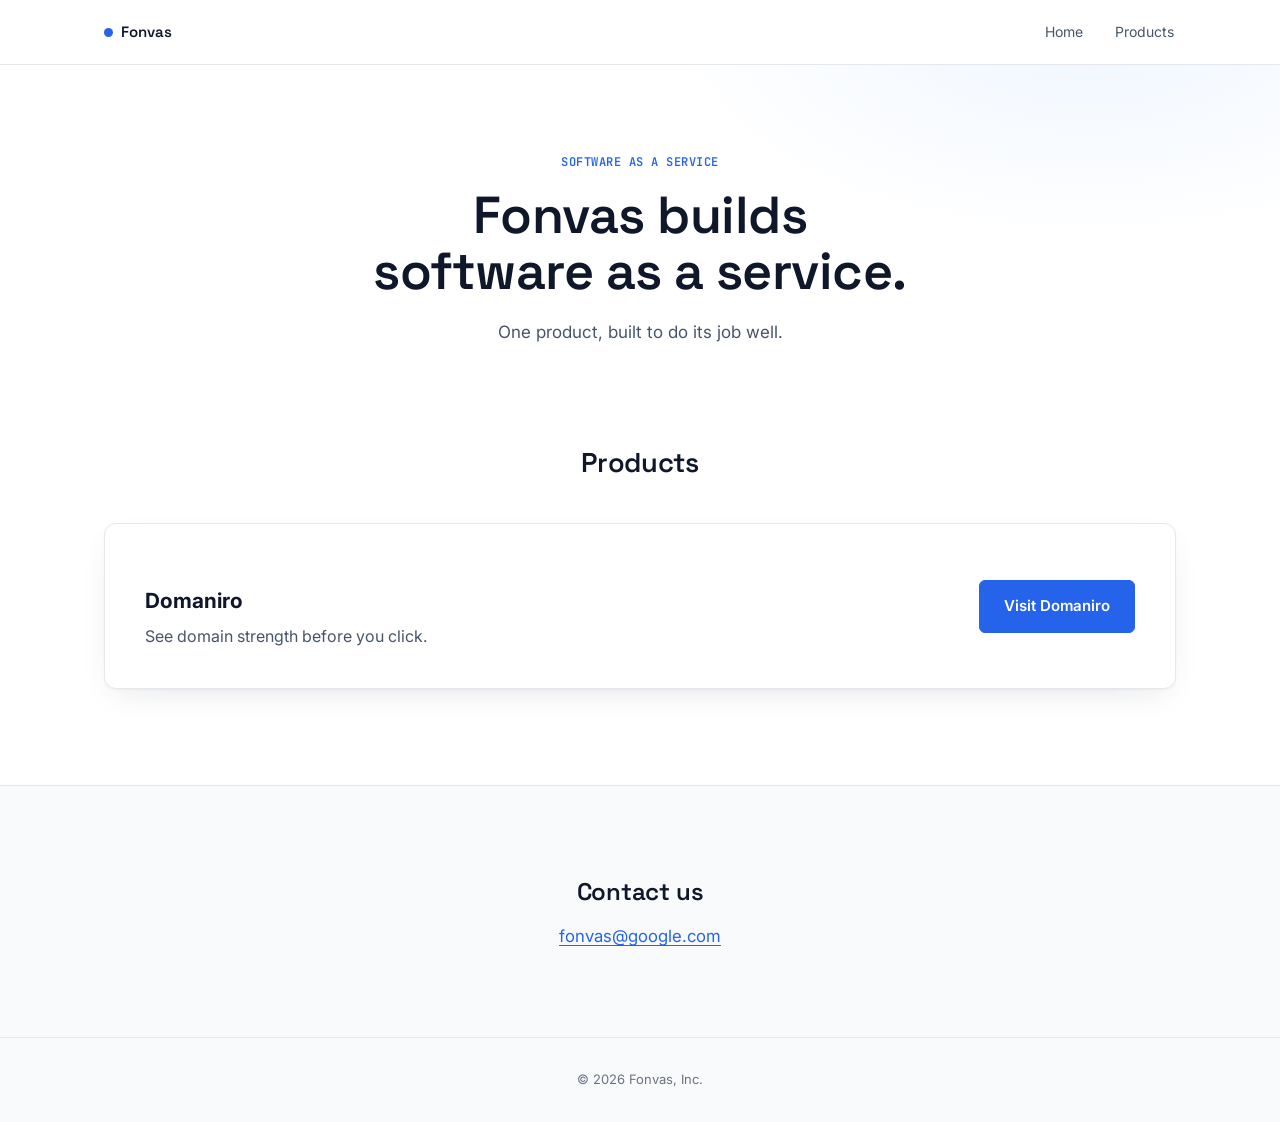
==== commit d329dca5: "Update content and style" ====
--- a/index.html
+++ b/index.html
@@ -1,125 +1,300 @@
 <!DOCTYPE html>
 <html lang="en">
+
 <head>
-<meta charset="UTF-8">
-<meta name="viewport" content="width=device-width, initial-scale=1.0">
-<title>Fonvas — Software as a service</title>
-<link rel="preconnect" href="https://fonts.googleapis.com">
-<link href="https://fonts.googleapis.com/css2?family=Space+Grotesk:wght@400;500;600;700&family=IBM+Plex+Sans:wght@400;500;600&display=swap" rel="stylesheet">
-<style>
-  :root{
-    --ink:#12141C;
-    --paper:#F0F1F5;
-    --blue:#3355FF;
-    --coral:#FF8A3D;
-    --line:#CDD0DE;
-    --muted:#5B5E70;
-  }
-  *{box-sizing:border-box;}
-  body{
-    margin:0;background:var(--paper);color:var(--ink);
-    font-family:'IBM Plex Sans', sans-serif;font-size:16px;line-height:1.55;
-  }
-  h1,h2,.display{
-    font-family:'Space Grotesk', sans-serif;font-weight:600;
-    letter-spacing:-0.01em;margin:0;
-  }
-  a{color:inherit;text-decoration:none;}
-  .wrap{max-width:920px;margin:0 auto;padding:0 32px;}
-
-  header{border-bottom:1px solid var(--line);}
-  nav{
-    display:flex;align-items:center;justify-content:space-between;
-    padding:22px 32px;max-width:920px;margin:0 auto;
-  }
-  .logo{font-family:'Space Grotesk', sans-serif;font-weight:700;font-size:1.2rem;display:flex;align-items:center;gap:8px;}
-  .logo .dot{width:9px;height:9px;border-radius:50%;background:var(--blue);}
-  .tabs{display:flex;gap:32px;}
-  .tabs a{font-size:0.95rem;color:var(--muted);padding:6px 2px;border-bottom:2px solid transparent;transition:color .15s ease, border-color .15s ease;}
-  .tabs a:hover{color:var(--ink);border-color:var(--blue);}
-
-  .hero{padding:110px 0 90px;text-align:center;}
-  .kicker{font-size:0.95rem;color:var(--blue);font-weight:500;margin-bottom:16px;}
-  .hero h1{font-size:clamp(2.2rem, 5vw, 3.2rem);line-height:1.15;max-width:16ch;margin:0 auto;}
-  .hero p{margin:22px auto 0;font-size:1.1rem;color:var(--muted);max-width:40ch;}
-
-  section{padding:0 0 96px;}
-  .section-head{text-align:center;margin-bottom:40px;}
-  .section-head h2{font-size:1.7rem;}
-
-  .product-card{
-    border:1px solid var(--line);border-radius:2px;
-    padding:40px;display:flex;align-items:center;justify-content:space-between;
-    gap:24px;flex-wrap:wrap;background:#fff;
-  }
-  .product-card h3{font-size:1.3rem;margin-bottom:8px;}
-  .product-card p{margin:0;color:var(--muted);max-width:40ch;}
-  .btn{
-    display:inline-block;padding:13px 24px;border-radius:2px;font-size:0.95rem;font-weight:500;
-    border:1px solid var(--ink);background:var(--ink);color:var(--paper);white-space:nowrap;
-  }
-  .btn:hover{background:var(--blue);border-color:var(--blue);}
-
-  .contact{border-top:1px solid var(--line);padding:64px 0;text-align:center;}
-  .contact h2{font-size:1.5rem;margin-bottom:14px;}
-  .contact a{color:var(--blue);font-size:1.05rem;}
-  .contact a:hover{text-decoration:underline;}
-
-  footer{border-top:1px solid var(--line);padding:28px 0;text-align:center;color:var(--muted);font-size:0.85rem;}
-
-  @media (max-width: 600px){
-    .tabs{gap:20px;}
-    .product-card{flex-direction:column;align-items:flex-start;text-align:left;}
-  }
-</style>
+  <meta charset="UTF-8">
+  <meta name="viewport" content="width=device-width, initial-scale=1.0">
+  <title>Fonvas — Software as a service</title>
+  <link rel="preconnect" href="https://fonts.googleapis.com">
+  <link
+    href="https://fonts.googleapis.com/css2?family=Inter:wght@400;500;600;700&family=JetBrains+Mono:wght@500;600;700&family=Space+Grotesk:wght@400;500;600;700&display=swap"
+    rel="stylesheet">
+  <style>
+    :root {
+      --ink: #0F172A;
+      --ink-soft: #475569;
+      --muted: #6B7280;
+      --paper: #FFFFFF;
+      --surface: #F8FAFC;
+      --line: #E5E7EB;
+      --blue: #2563EB;
+      --blue-dark: #1D4ED8;
+      --blue-tint: #EFF6FF;
+      --radius-sm: 6px;
+      --radius-md: 12px;
+      --shadow-card: 0 1px 2px rgba(15, 23, 42, .04), 0 12px 32px -12px rgba(15, 23, 42, .12);
+    }
+
+    * {
+      box-sizing: border-box;
+    }
+
+    body {
+      margin: 0;
+      background: var(--paper);
+      color: var(--ink);
+      font-family: 'Inter', sans-serif;
+      font-size: 16px;
+      line-height: 1.5;
+      -webkit-font-smoothing: antialiased;
+    }
+
+    h1,
+    h2,
+    .display {
+      font-family: 'Space Grotesk', sans-serif;
+      font-weight: 600;
+      letter-spacing: -0.01em;
+      margin: 0;
+    }
+
+    a {
+      color: inherit;
+      text-decoration: none;
+    }
+
+    .wrap {
+      max-width: 1120px;
+      margin: 0 auto;
+      padding: 0 24px;
+    }
+
+    header {
+      position: sticky;
+      top: 0;
+      z-index: 20;
+      background: rgba(255, 255, 255, .85);
+      backdrop-filter: blur(10px);
+      border-bottom: 1px solid var(--line);
+    }
+
+    nav {
+      display: flex;
+      align-items: center;
+      justify-content: space-between;
+      height: 64px;
+      max-width: 1120px;
+      margin: 0 auto;
+      padding: 0 24px;
+    }
+
+    .logo {
+      font-family: 'Space Grotesk', sans-serif;
+      font-weight: 600;
+      font-size: 15px;
+      display: flex;
+      align-items: center;
+      gap: 8px;
+    }
+
+    .logo .dot {
+      width: 9px;
+      height: 9px;
+      border-radius: 50%;
+      background: var(--blue);
+    }
+
+    .tabs {
+      display: flex;
+      gap: 28px;
+    }
+
+    .tabs a {
+      font-size: 14px;
+      color: var(--ink-soft);
+      padding: 6px 2px;
+      border-bottom: 2px solid transparent;
+      transition: color .15s ease, border-color .15s ease;
+    }
+
+    .tabs a:hover,
+    .tabs a:focus-visible {
+      color: var(--ink);
+      border-color: var(--blue);
+    }
+
+    .hero {
+      padding: 88px 0 96px;
+      text-align: center;
+      background: radial-gradient(600px 300px at 85% -10%, var(--blue-tint), transparent 70%), var(--paper);
+    }
+
+    .kicker {
+      font-family: 'JetBrains Mono', monospace;
+      font-size: 12px;
+      letter-spacing: .04em;
+      text-transform: uppercase;
+      color: var(--blue);
+      font-weight: 600;
+      margin-bottom: 16px;
+    }
+
+    .hero h1 {
+      font-size: clamp(34px, 4.4vw, 52px);
+      line-height: 1.08;
+      max-width: 16ch;
+      margin: 0 auto;
+    }
+
+    .hero p {
+      margin: 20px auto 0;
+      font-size: 17px;
+      line-height: 1.6;
+      color: var(--ink-soft);
+      max-width: 40ch;
+    }
+
+    section {
+      padding: 0 0 96px;
+    }
+
+    .section-head {
+      text-align: center;
+      margin-bottom: 40px;
+    }
+
+    .section-head h2 {
+      font-size: 1.7rem;
+    }
+
+    .product-card {
+      border: 1px solid var(--line);
+      border-radius: var(--radius-md);
+      padding: 40px;
+      display: flex;
+      align-items: center;
+      justify-content: space-between;
+      gap: 24px;
+      flex-wrap: wrap;
+      background: var(--paper);
+      box-shadow: var(--shadow-card);
+    }
+
+    .product-card h3 {
+      font-size: 1.3rem;
+      margin-bottom: 8px;
+    }
+
+    .product-card p {
+      margin: 0;
+      color: var(--ink-soft);
+      max-width: 40ch;
+    }
+
+    .btn {
+      display: inline-flex;
+      align-items: center;
+      padding: 14px 24px;
+      border-radius: var(--radius-sm);
+      font-size: 15px;
+      font-weight: 600;
+      border: 1px solid var(--blue);
+      background: var(--blue);
+      color: #fff;
+      white-space: nowrap;
+      transition: background-color 150ms ease, border-color 150ms ease, transform 150ms ease;
+    }
+
+    .btn:hover {
+      background: var(--blue-dark);
+      border-color: var(--blue-dark);
+      transform: translateY(-1px);
+    }
+
+    .contact {
+      border-top: 1px solid var(--line);
+      padding: 88px 0;
+      text-align: center;
+      background: var(--surface);
+    }
+
+    .contact h2 {
+      font-size: 1.5rem;
+      margin-bottom: 14px;
+    }
+
+    .contact a {
+      color: var(--blue);
+      font-size: 1.05rem;
+      text-decoration: underline;
+      text-underline-offset: 3px;
+    }
+
+    .contact a:hover {
+      text-decoration: underline;
+    }
+
+    footer {
+      border-top: 1px solid var(--line);
+      padding: 32px 0;
+      text-align: center;
+      color: var(--muted);
+      font-size: 13px;
+      background: var(--surface);
+    }
+
+    @media (max-width: 760px) {
+      .tabs {
+        display: none;
+      }
+
+      .product-card {
+        flex-direction: column;
+        align-items: flex-start;
+        text-align: left;
+      }
+    }
+  </style>
 </head>
+
 <body>
 
-<header>
-  <nav>
-    <div class="logo"><span class="dot"></span>Fonvas</div>
-    <div class="tabs">
-      <a href="./">Home</a>
-      <a href="product/">Products</a>
+  <header>
+    <nav>
+      <div class="logo"><span class="dot"></span>Fonvas</div>
+      <div class="tabs">
+        <a href="./">Home</a>
+        <a href="product/">Products</a>
+      </div>
+    </nav>
+  </header>
+
+  <main>
+    <section class="hero">
+      <div class="wrap">
+        <div class="kicker">Software as a service</div>
+        <h1>Fonvas builds software as a service.</h1>
+        <p>One product, built to do its job well.</p>
+      </div>
+    </section>
+
+    <section id="products">
+      <div class="wrap">
+        <div class="section-head">
+          <h2>Products</h2>
+        </div>
+        <div class="product-card">
+          <div>
+            <h3>Domaniro</h3>
+            <p>See domain strength before you click.</p>
+          </div>
+          <a href="https://domaniro.fonvas.com/" class="btn">Visit Domaniro</a>
+        </div>
+      </div>
+    </section>
+  </main>
+
+  <div class="contact" id="contact">
+    <div class="wrap">
+      <h2>Contact us</h2>
+      <a href="mailto:fonvas@google.com">fonvas@google.com</a>
     </div>
-  </nav>
-</header>
-
-<main>
-  <section class="hero">
-    <div class="wrap">
-      <div class="kicker">Software as a service</div>
-      <h1>Fonvas builds software as a service.</h1>
-      <p>One product, built to do its job well.</p>
-    </div>
-  </section>
-
-  <section id="products">
-    <div class="wrap">
-      <div class="section-head">
-        <h2>Products</h2>
-      </div>
-      <div class="product-card">
-        <div>
-          <h3>Domaniro</h3>
-          <p>See domain strength before you click.</p>
-        </div>
-        <a href="https://domaniro.fonvas.com/" class="btn">Visit Domaniro</a>
-      </div>
-    </div>
-  </section>
-</main>
-
-<div class="contact" id="contact">
-  <div class="wrap">
-    <h2>Contact us</h2>
-    <a href="mailto:fonvas@google.com">fonvas@google.com</a>
   </div>
-</div>
-
-<footer>
-  © 2026 Fonvas, Inc.
-</footer>
+
+  <footer>
+    © 2026 Fonvas, Inc.
+  </footer>
 
 </body>
+
 </html>
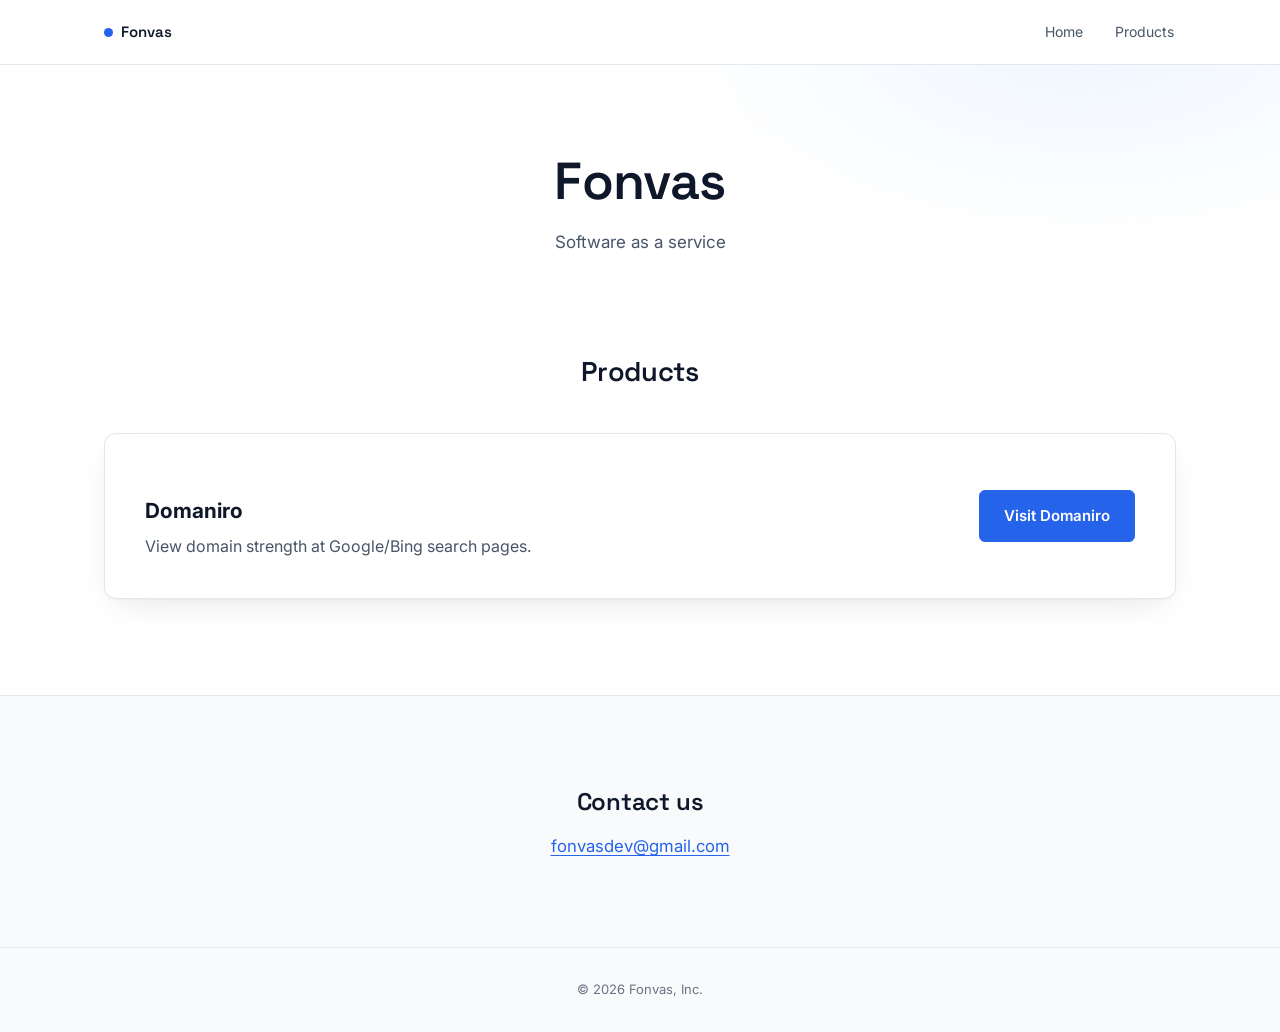
==== commit 75522afa: "Bug fix" ====
--- a/index.html
+++ b/index.html
@@ -262,9 +262,9 @@
   <main>
     <section class="hero">
       <div class="wrap">
-        <div class="kicker">Software as a service</div>
-        <h1>Fonvas builds software as a service.</h1>
-        <p>One product, built to do its job well.</p>
+        <!-- <div class="kicker">Software as a service</div> -->
+        <h1>Fonvas</h1>
+        <p>Software as a service</p>
       </div>
     </section>
 
@@ -276,7 +276,7 @@
         <div class="product-card">
           <div>
             <h3>Domaniro</h3>
-            <p>See domain strength before you click.</p>
+            <p>View domain strength at Google/Bing search pages.</p>
           </div>
           <a href="https://domaniro.fonvas.com/" class="btn">Visit Domaniro</a>
         </div>
@@ -287,7 +287,7 @@
   <div class="contact" id="contact">
     <div class="wrap">
       <h2>Contact us</h2>
-      <a href="mailto:fonvas@google.com">fonvas@google.com</a>
+      <a href="mailto:fonvasdev@gmail.com">fonvasdev@gmail.com</a>
     </div>
   </div>
 
